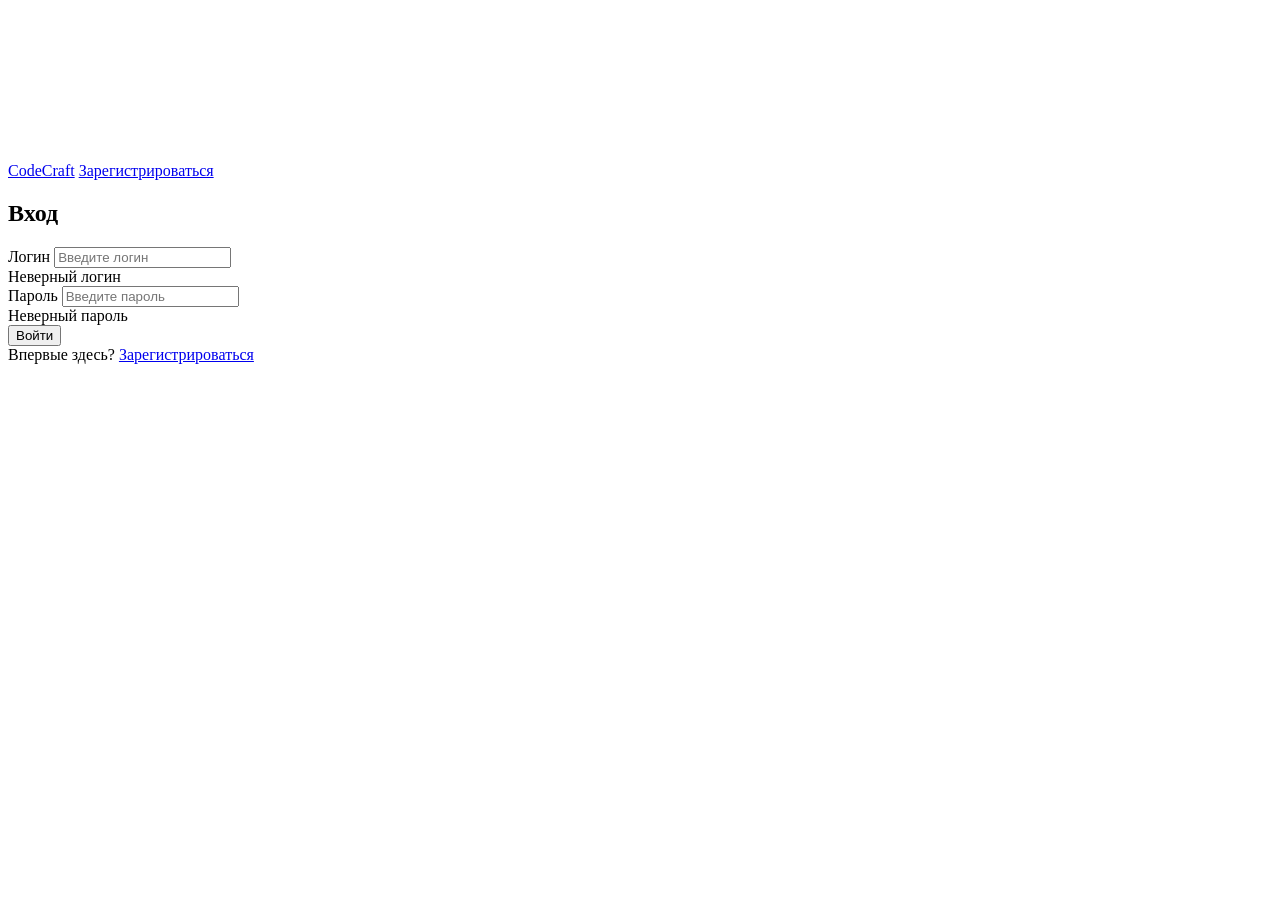
==== index.html @ d9e1cfe2 "Add files via upload" ====
<!DOCTYPE html>
<html lang="ru">
<head>
  <meta charset="UTF-8">
  <meta name="viewport" content="width=device-width, initial-scale=1.0">
  <title>Вход | CodeCraft</title>
  <link rel="preconnect" href="https://fonts.googleapis.com">
  <link rel="preconnect" href="https://fonts.gstatic.com" crossorigin>
  <link href="https://fonts.googleapis.com/css2?family=Inter:wght@400;600;700&display=swap" rel="stylesheet">
  <link rel="stylesheet" href="/styles/reset.css">
  <link rel="stylesheet" href="/styles/index.css">
</head>
<body>
  <canvas id="geoCanvas"></canvas>

  <header class="header">
    <a href="main.html" class="logo">CodeCraft</a>
    <a href="reg.html" class="nav-link">Зарегистрироваться</a>
  </header>

  <div class="main-wrapper">
    <div class="auth-card">
      <h2>Вход</h2>
      <form id="loginForm">
        <div class="form-group">
          <label for="login">Логин</label>
          <input type="text" id="login" required placeholder="Введите логин">
          <div class="error-msg" id="loginError">Неверный логин</div>
        </div>
        <div class="form-group">
          <label for="password">Пароль</label>
          <input type="password" id="password" required placeholder="Введите пароль">
          <div class="error-msg" id="passwordError">Неверный пароль</div>
        </div>
        <button type="submit" class="submit-btn">Войти</button>
      </form>
      <div class="auth-footer">
        Впервые здесь? <a href="reg.html">Зарегистрироваться</a>
      </div>
    </div>
  </div>
  <script src="../scripts/index.js"></script>
</body>
</html>
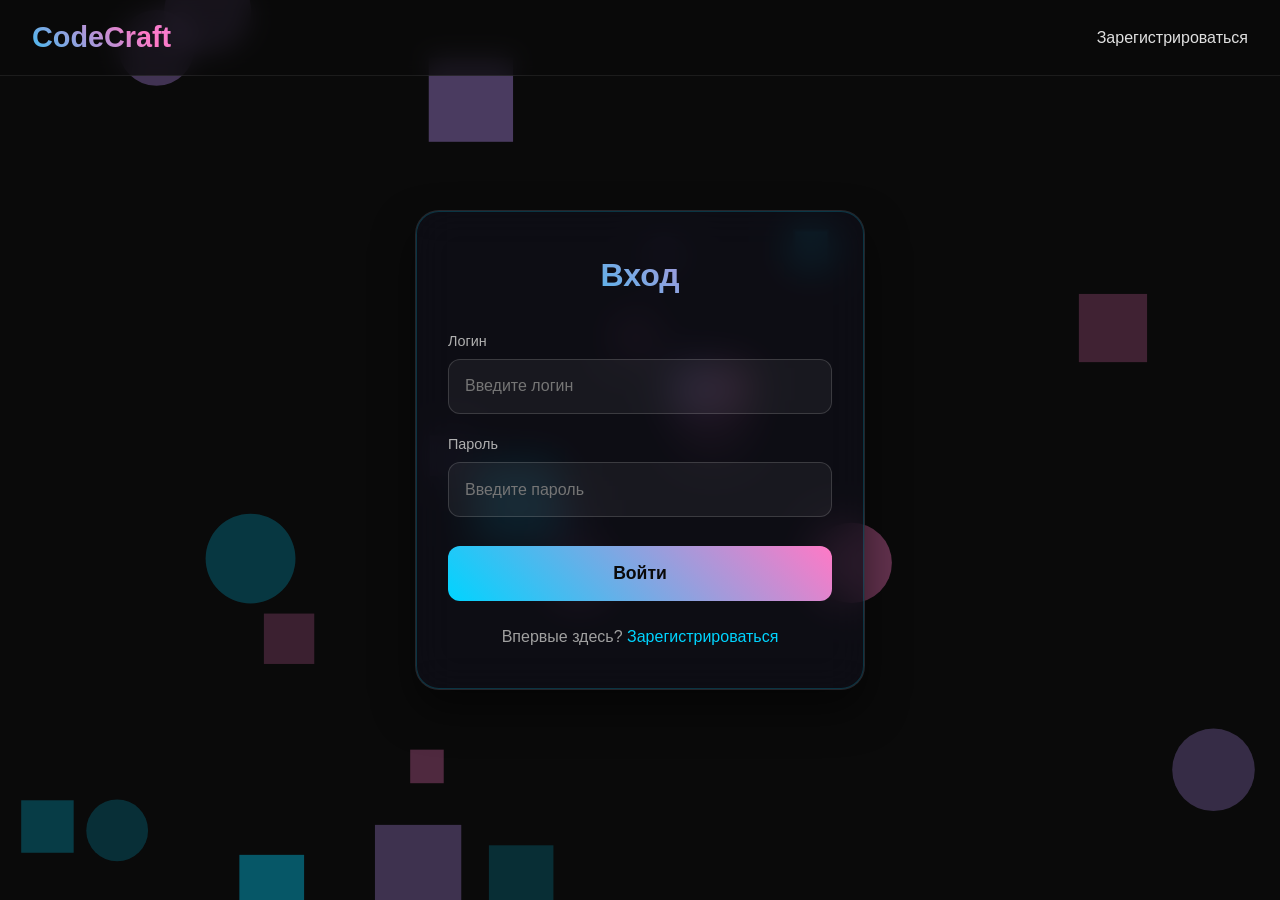
==== commit 1719623b: "Update index.html" ====
--- a/index.html
+++ b/index.html
@@ -7,8 +7,8 @@
   <link rel="preconnect" href="https://fonts.googleapis.com">
   <link rel="preconnect" href="https://fonts.gstatic.com" crossorigin>
   <link href="https://fonts.googleapis.com/css2?family=Inter:wght@400;600;700&display=swap" rel="stylesheet">
-  <link rel="stylesheet" href="/styles/reset.css">
-  <link rel="stylesheet" href="/styles/index.css">
+  <link rel="stylesheet" href="/reset.css">
+  <link rel="stylesheet" href="/index.css">
 </head>
 <body>
   <canvas id="geoCanvas"></canvas>
@@ -39,6 +39,6 @@
       </div>
     </div>
   </div>
-  <script src="../scripts/index.js"></script>
+  <script src="../index.js"></script>
 </body>
-</html>+</html>
--- a/index.css
+++ b/index.css
@@ -0,0 +1,168 @@
+* { margin: 0; padding: 0; box-sizing: border-box; }
+html, body { width: 100%; height: 100%; background: #0a0a0a; font-family: 'Inter', sans-serif; color: #e0e0e0; }
+
+.header {
+  position: fixed;
+  top: 0;
+  left: 0;
+  width: 100%;
+  padding: 1rem 2rem;
+  display: flex;
+  justify-content: space-between;
+  align-items: center;
+  background: rgba(10, 10, 10, 0.75);
+  backdrop-filter: blur(12px);
+  -webkit-backdrop-filter: blur(12px);
+  border-bottom: 1px solid rgba(255, 255, 255, 0.08);
+  z-index: 10;
+}
+.logo {
+  font-size: 1.8rem;
+  font-weight: 700;
+  background: linear-gradient(45deg, #00d4ff, #ff79c6, #bd93f9);
+  background-size: 200% 200%;
+  background-clip: text;
+  -webkit-text-fill-color: transparent;
+  animation: gradientShift 3s ease infinite;
+  transition: transform 0.3s, filter 0.3s;
+  text-decoration: none;
+}
+.logo:hover {
+  transform: scale(1.05);
+  filter: brightness(1.3);
+}
+@keyframes gradientShift {
+  0% { background-position: 0% 50%; }
+  50% { background-position: 100% 50%; }
+  100% { background-position: 0% 50%; }
+}
+.nav-link {
+  color: #e0e0e0;
+  text-decoration: none;
+  font-weight: 500;
+  transition: color 0.3s, text-shadow 0.3s;
+  padding: 0.5rem 0;
+  position: relative;
+}
+.nav-link::after {
+  content: '';
+  position: absolute;
+  bottom: 0;
+  left: 0;
+  width: 0;
+  height: 1px;
+  background: #00d4ff;
+  transition: width 0.3s;
+}
+.nav-link:hover {
+  color: #00d4ff;
+  text-shadow: 0 0 8px rgba(0, 212, 255, 0.6);
+}
+.nav-link:hover::after { width: 100%; }
+
+#geoCanvas {
+  position: fixed;
+  top: 0;
+  left: 0;
+  width: 100%;
+  height: 100%;
+  z-index: 0;
+}
+
+.main-wrapper {
+  position: relative;
+  z-index: 2;
+  display: flex;
+  align-items: center;
+  justify-content: center;
+  min-height: 100vh;
+  padding: 2rem;
+}
+
+.auth-card {
+  background: rgba(15, 15, 25, 0.7);
+  backdrop-filter: blur(20px);
+  -webkit-backdrop-filter: blur(20px);
+  border: 1px solid rgba(255, 255, 255, 0.1);
+  border-radius: 24px;
+  padding: 2.5rem 2rem;
+  width: 100%;
+  max-width: 450px;
+  box-shadow: 0 20px 40px rgba(0,0,0,0.5), 0 0 0 1px rgba(0, 212, 255, 0.2) inset;
+}
+.auth-card h2 {
+  text-align: center;
+  font-size: 2rem;
+  font-weight: 700;
+  margin-bottom: 2rem;
+  background: linear-gradient(45deg, #00d4ff, #ff79c6);
+  background-clip: text;
+  -webkit-text-fill-color: transparent;
+}
+.form-group {
+  margin-bottom: 1.3rem;
+}
+.form-group label {
+  display: block;
+  margin-bottom: 0.4rem;
+  font-weight: 500;
+  color: #b0b0b0;
+  font-size: 0.9rem;
+}
+.form-group input {
+  width: 100%;
+  padding: 0.9rem 1rem;
+  background: rgba(255, 255, 255, 0.05);
+  border: 1px solid rgba(255, 255, 255, 0.15);
+  border-radius: 12px;
+  color: #fff;
+  font-size: 1rem;
+  transition: border 0.3s, box-shadow 0.3s;
+  outline: none;
+}
+.form-group input:focus {
+  border-color: #00d4ff;
+  box-shadow: 0 0 10px rgba(0, 212, 255, 0.4);
+}
+.error-msg {
+  color: #ff6b6b;
+  font-size: 0.8rem;
+  margin-top: 0.3rem;
+  display: none;
+}
+.submit-btn {
+  width: 100%;
+  padding: 0.9rem;
+  border: none;
+  border-radius: 12px;
+  background: linear-gradient(45deg, #00d4ff, #ff79c6);
+  color: #0a0a0a;
+  font-weight: 700;
+  font-size: 1.1rem;
+  cursor: pointer;
+  transition: transform 0.3s, box-shadow 0.3s;
+  margin-top: 0.5rem;
+}
+.submit-btn:hover {
+  transform: scale(1.02);
+  box-shadow: 0 0 20px rgba(0, 212, 255, 0.6);
+}
+.auth-footer {
+  text-align: center;
+  margin-top: 1.5rem;
+  color: #a0a0a0;
+}
+.auth-footer a {
+  color: #00d4ff;
+  text-decoration: none;
+  font-weight: 500;
+}
+.auth-footer a:hover {
+  text-decoration: underline;
+}
+
+@media (max-width: 600px) {
+  .auth-card {
+    padding: 2rem 1.5rem;
+  }
+}
